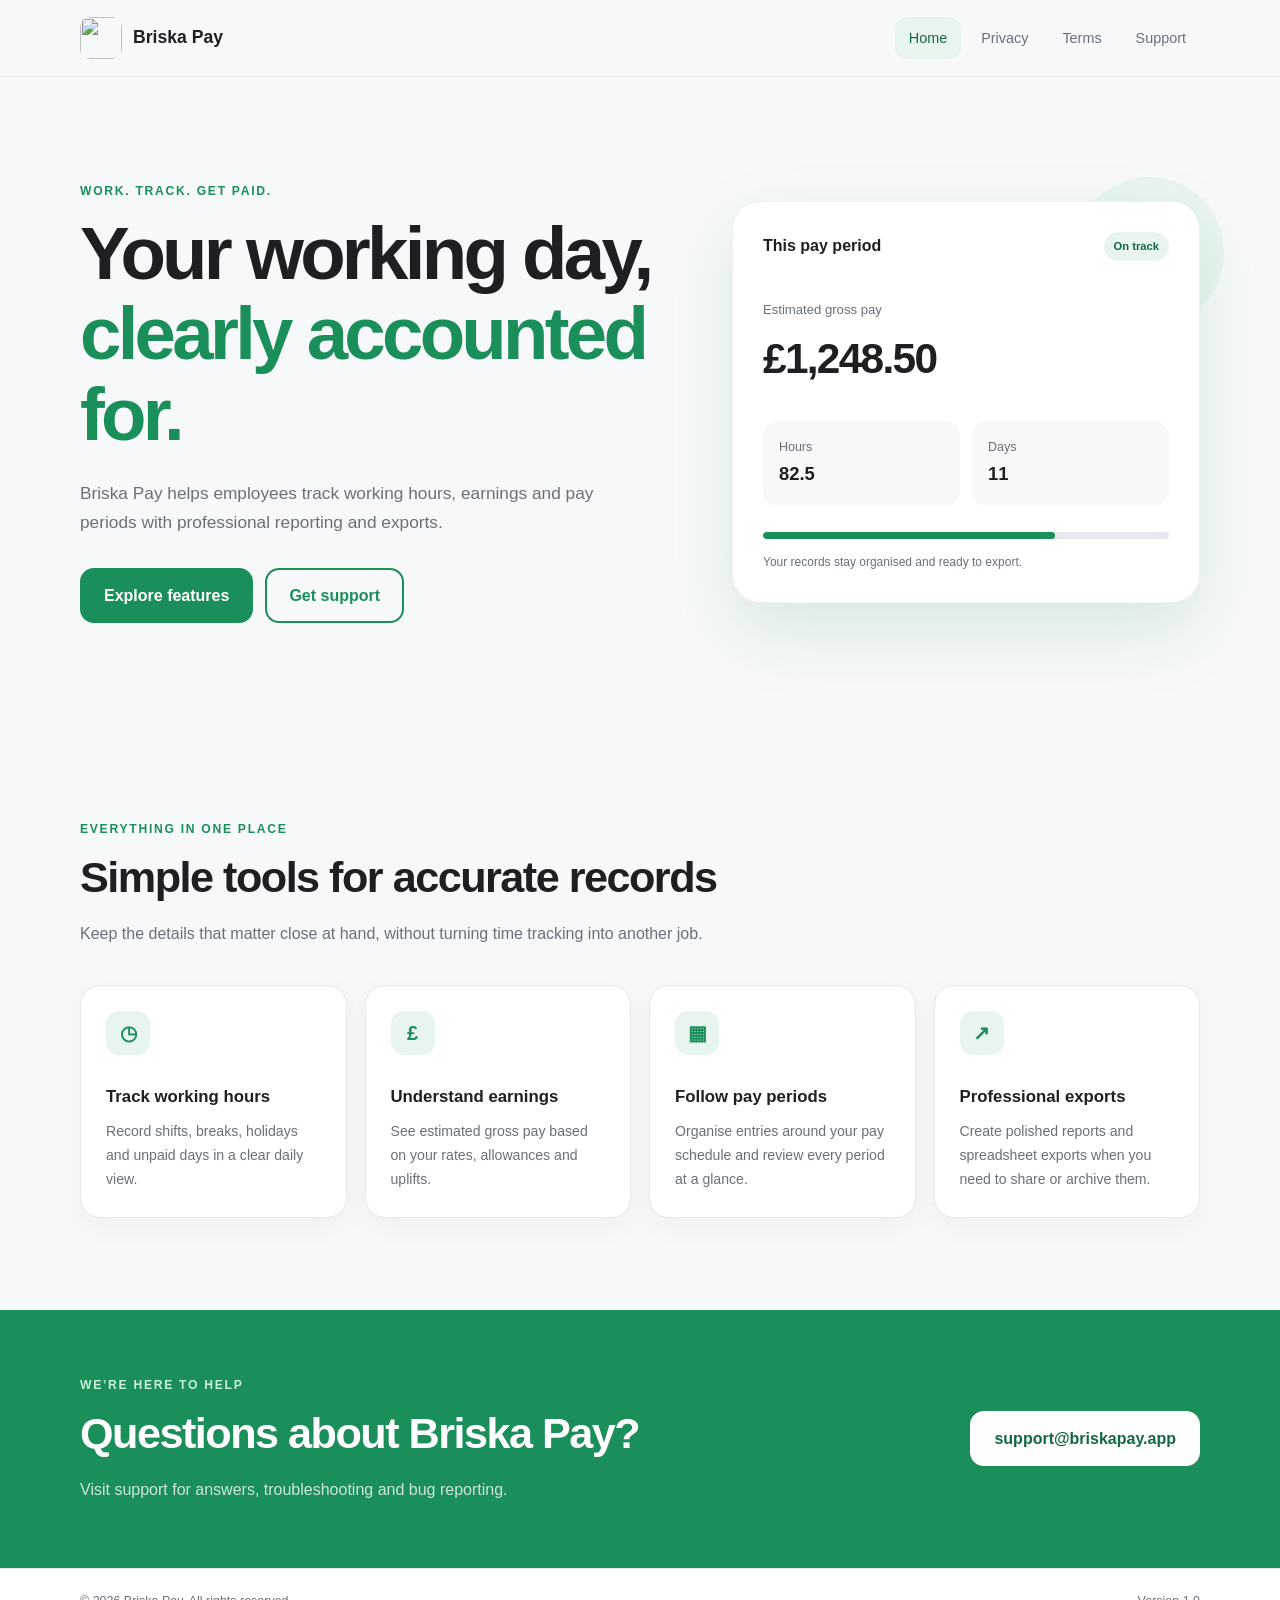
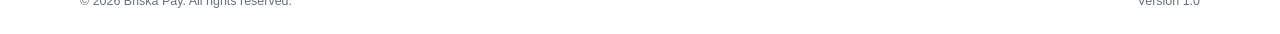
==== index.html @ 8bffb8f8 "Add Briska Pay website and legal pages" ====
<!doctype html>
<html lang="en">
<head>
  <meta charset="utf-8">
  <meta name="viewport" content="width=device-width, initial-scale=1">
  <meta name="description" content="Briska Pay helps employees track working hours, earnings and pay periods.">
  <title>Briska Pay — Work. Track. Get paid.</title>
  <link rel="icon" href="assets/branding/briska-icon.png">
  <link rel="stylesheet" href="styles.css">
</head>
<body>
  <header class="site-header">
    <nav class="nav container" aria-label="Main navigation">
      <a class="brand" href="index.html" aria-label="Briska Pay home">
        <img src="assets/branding/briska-icon.svg" alt="" width="42" height="42">
        <span>Briska Pay</span>
      </a>
      <div class="nav-links">
        <a class="active" aria-current="page" href="index.html">Home</a>
        <a href="privacy.html">Privacy</a>
        <a href="terms.html">Terms</a>
        <a href="support.html">Support</a>
      </div>
    </nav>
  </header>

  <main>
    <section class="hero container">
      <div class="hero-copy">
        <span class="eyebrow">Work. Track. Get paid.</span>
        <h1>Your working day,<br><span>clearly accounted for.</span></h1>
        <p class="lead">Briska Pay helps employees track working hours, earnings and pay periods with professional reporting and exports.</p>
        <div class="actions">
          <a class="button" href="#features">Explore features</a>
          <a class="button secondary" href="support.html">Get support</a>
        </div>
      </div>
      <div class="hero-card" aria-label="Briska Pay summary preview">
        <div class="preview-head"><span>This pay period</span><span class="status">On track</span></div>
        <p class="preview-label">Estimated gross pay</p>
        <p class="preview-value">£1,248.50</p>
        <div class="preview-grid">
          <div><span>Hours</span><strong>82.5</strong></div>
          <div><span>Days</span><strong>11</strong></div>
        </div>
        <div class="progress"><span></span></div>
        <p class="preview-note">Your records stay organised and ready to export.</p>
      </div>
    </section>

    <section class="section container" id="features">
      <div class="section-heading">
        <span class="eyebrow">Everything in one place</span>
        <h2>Simple tools for accurate records</h2>
        <p>Keep the details that matter close at hand, without turning time tracking into another job.</p>
      </div>
      <div class="card-grid">
        <article class="card"><span class="feature-icon" aria-hidden="true">◷</span><h3>Track working hours</h3><p>Record shifts, breaks, holidays and unpaid days in a clear daily view.</p></article>
        <article class="card"><span class="feature-icon" aria-hidden="true">£</span><h3>Understand earnings</h3><p>See estimated gross pay based on your rates, allowances and uplifts.</p></article>
        <article class="card"><span class="feature-icon" aria-hidden="true">▦</span><h3>Follow pay periods</h3><p>Organise entries around your pay schedule and review every period at a glance.</p></article>
        <article class="card"><span class="feature-icon" aria-hidden="true">↗</span><h3>Professional exports</h3><p>Create polished reports and spreadsheet exports when you need to share or archive them.</p></article>
      </div>
    </section>

    <section class="contact-wrap">
      <div class="contact container">
        <div><span class="eyebrow light">We’re here to help</span><h2>Questions about Briska Pay?</h2><p>Visit support for answers, troubleshooting and bug reporting.</p></div>
        <a class="button light-button" href="mailto:support@briskapay.app">support@briskapay.app</a>
      </div>
    </section>
  </main>

  <footer class="footer"><div class="container footer-inner"><p>© 2026 Briska Pay. All rights reserved.</p><p>Version 1.0</p></div></footer>
</body>
</html>
---- styles.css ----
@font-face{font-family:Poppins;src:url('assets/fonts/Poppins-Regular.ttf') format('truetype');font-weight:400;font-display:swap}@font-face{font-family:Poppins;src:url('assets/fonts/Poppins-Medium.ttf') format('truetype');font-weight:500;font-display:swap}@font-face{font-family:Poppins;src:url('assets/fonts/Poppins-SemiBold.ttf') format('truetype');font-weight:600;font-display:swap}@font-face{font-family:Poppins;src:url('assets/fonts/Poppins-Bold.ttf') format('truetype');font-weight:700;font-display:swap}
:root{--green:#1b8f5a;--green-dark:#116842;--green-soft:#e8f5ee;--ink:#1d1f23;--muted:#69707a;--line:#e7e8eb;--bg:#f7f8fa;--white:#fff;--shadow:0 16px 44px rgba(29,31,35,.08);--radius:20px}*{box-sizing:border-box}html{scroll-behavior:smooth}body{margin:0;background:var(--bg);color:var(--ink);font-family:Poppins,Arial,sans-serif;line-height:1.7}a{color:var(--green-dark)}img{display:block}.container{width:min(1120px,calc(100% - 40px));margin-inline:auto}.site-header{position:sticky;top:0;z-index:10;background:rgba(247,248,250,.94);border-bottom:1px solid rgba(231,232,235,.85);backdrop-filter:blur(12px)}.nav{min-height:76px;display:flex;align-items:center;justify-content:space-between;gap:24px}.brand{display:flex;align-items:center;gap:11px;color:var(--ink);font-size:1.1rem;font-weight:700;text-decoration:none}.brand img{border-radius:10px}.nav-links{display:flex;align-items:center;gap:6px}.nav-links a{padding:9px 14px;border-radius:12px;color:var(--muted);font-size:.9rem;font-weight:500;text-decoration:none}.nav-links a:hover,.nav-links a.active{background:var(--green-soft);color:var(--green-dark)}.hero{min-height:650px;display:grid;grid-template-columns:1.1fr .9fr;align-items:center;gap:80px;padding-block:80px}.eyebrow{display:block;margin-bottom:12px;color:var(--green);font-size:.76rem;font-weight:700;letter-spacing:.14em;text-transform:uppercase}.hero h1,.page-heading h1{max-width:800px;margin:0;font-size:clamp(2.6rem,6vw,4.65rem);line-height:1.08;letter-spacing:-.05em}.hero h1 span{color:var(--green)}.lead{max-width:650px;margin:24px 0;color:var(--muted);font-size:1.08rem}.actions{display:flex;gap:12px;margin-top:30px}.button{display:inline-flex;min-height:52px;align-items:center;justify-content:center;padding:12px 22px;border:2px solid var(--green);border-radius:14px;background:var(--green);color:#fff;font-weight:600;text-decoration:none;transition:.2s}.button:hover{background:var(--green-dark);border-color:var(--green-dark);transform:translateY(-1px)}.button.secondary{background:transparent;color:var(--green)}.hero-card{position:relative;padding:30px;border:1px solid #eef0f1;border-radius:28px;background:var(--white);box-shadow:0 28px 70px rgba(27,143,90,.14)}.hero-card:before{position:absolute;inset:-25px -25px auto auto;z-index:-1;width:150px;height:150px;border-radius:50%;background:var(--green-soft);content:""}.preview-head{display:flex;justify-content:space-between;font-weight:600}.status{padding:5px 10px;border-radius:20px;background:var(--green-soft);color:var(--green-dark);font-size:.7rem}.preview-label{margin:38px 0 2px;color:var(--muted);font-size:.82rem}.preview-value{margin:0;font-size:2.65rem;font-weight:700;letter-spacing:-.04em}.preview-grid{display:grid;grid-template-columns:1fr 1fr;gap:12px;margin:26px 0}.preview-grid div{display:flex;flex-direction:column;padding:16px;border-radius:15px;background:var(--bg)}.preview-grid span{color:var(--muted);font-size:.78rem}.preview-grid strong{font-size:1.15rem}.progress{height:7px;overflow:hidden;border-radius:20px;background:var(--line)}.progress span{display:block;width:72%;height:100%;border-radius:inherit;background:var(--green)}.preview-note{margin:13px 0 0;color:var(--muted);font-size:.75rem}.section{padding-block:92px}.section-heading{max-width:680px;margin-bottom:38px}.section-heading h2,.contact h2,.bug-card h2{margin:0;font-size:clamp(1.8rem,4vw,2.7rem);line-height:1.2;letter-spacing:-.035em}.section-heading p{color:var(--muted)}.card-grid{display:grid;grid-template-columns:repeat(4,1fr);gap:18px}.card{padding:25px;border:1px solid var(--line);border-radius:var(--radius);background:var(--white);box-shadow:0 8px 30px rgba(29,31,35,.04)}.feature-icon{display:flex;width:44px;height:44px;align-items:center;justify-content:center;margin-bottom:28px;border-radius:13px;background:var(--green-soft);color:var(--green);font-size:1.25rem;font-weight:700}.card h3{margin:0 0 9px;font-size:1.05rem}.card p{margin:0;color:var(--muted);font-size:.88rem}.contact-wrap{background:var(--green)}.contact{display:flex;align-items:center;justify-content:space-between;gap:40px;padding-block:65px;color:#fff}.contact p{margin-bottom:0;color:rgba(255,255,255,.78)}.eyebrow.light{color:#c7f1dc}.light-button{flex:none;border-color:#fff;background:#fff;color:var(--green-dark)}.light-button:hover{border-color:var(--bg);background:var(--bg);color:var(--green-dark)}.footer{border-top:1px solid var(--line);background:var(--white);color:var(--muted);font-size:.78rem}.footer-inner{display:flex;justify-content:space-between;padding-block:22px}.footer p{margin:0}.page-heading{padding:75px 0 48px}.page-heading p{max-width:680px;color:var(--muted)}.legal{padding-bottom:90px}.legal-layout{display:grid;grid-template-columns:220px 1fr;align-items:start;gap:30px}.legal-nav{position:sticky;top:106px;display:flex;flex-direction:column;gap:7px;padding:20px}.legal-nav strong{margin-bottom:8px}.legal-nav a{color:var(--muted);font-size:.78rem;text-decoration:none}.legal-nav a:hover{color:var(--green)}.legal-card{padding:clamp(25px,5vw,56px);border:1px solid var(--line);border-radius:var(--radius);background:#fff;box-shadow:var(--shadow)}.legal-card.single{max-width:880px;margin:auto}.legal-card>p:first-child{margin-top:0;font-size:1.05rem}.legal-card section{scroll-margin-top:100px;padding-top:24px}.legal-card h2{margin:0 0 8px;font-size:1.35rem}.legal-card p{color:#4f555d}.support-hero{background:linear-gradient(180deg,var(--green-soft),var(--bg))}.support-hero .page-heading{text-align:center}.support-hero .page-heading p{margin:15px auto 28px}.faq-grid{display:grid;grid-template-columns:1fr 1fr;gap:16px}details{padding:20px 22px;border:1px solid var(--line);border-radius:16px;background:#fff}summary{cursor:pointer;font-weight:600}details p{margin-bottom:0;color:var(--muted);font-size:.9rem}.muted{background:#eff2f1}.steps{display:grid;grid-template-columns:1fr 1fr;gap:18px}.steps article{display:flex;gap:17px;padding:22px;border-radius:var(--radius);background:#fff}.steps article>span{display:flex;flex:0 0 38px;height:38px;align-items:center;justify-content:center;border-radius:50%;background:var(--green);color:#fff;font-weight:700}.steps h3{margin:2px 0 5px;font-size:1rem}.steps p{margin:0;color:var(--muted);font-size:.85rem}.bug-card{display:flex;align-items:center;justify-content:space-between;gap:55px;padding:42px;border-radius:26px;background:var(--green-dark);color:#fff}.bug-card p{max-width:750px;margin-bottom:0;color:rgba(255,255,255,.78)}.contact-line{text-align:center;margin:35px 0 0;color:var(--muted)}
@media(max-width:860px){.hero{grid-template-columns:1fr;gap:45px}.card-grid{grid-template-columns:1fr 1fr}.legal-layout{grid-template-columns:1fr}.legal-nav{display:none}.contact,.bug-card{align-items:flex-start;flex-direction:column}.hero-card{max-width:560px}.faq-grid,.steps{grid-template-columns:1fr}}
@media(max-width:600px){.container{width:min(100% - 28px,1120px)}.site-header{position:relative}.nav{align-items:flex-start;flex-direction:column;padding-block:14px;gap:10px}.nav-links{width:100%;overflow-x:auto;padding-bottom:2px}.nav-links a{padding:8px 11px;white-space:nowrap}.hero{min-height:0;padding-block:58px}.hero h1,.page-heading h1{font-size:2.55rem}.actions{align-items:stretch;flex-direction:column}.hero-card{padding:22px}.preview-value{font-size:2.2rem}.section{padding-block:68px}.card-grid{grid-template-columns:1fr}.contact{padding-block:50px}.light-button{width:100%;font-size:.85rem}.footer-inner{align-items:flex-start;flex-direction:column;gap:5px}.page-heading{padding:55px 0 35px}.legal{padding-bottom:60px}.legal-card{padding:24px 20px}.bug-card{padding:28px 22px}}
@media(prefers-reduced-motion:reduce){html{scroll-behavior:auto}.button{transition:none}}
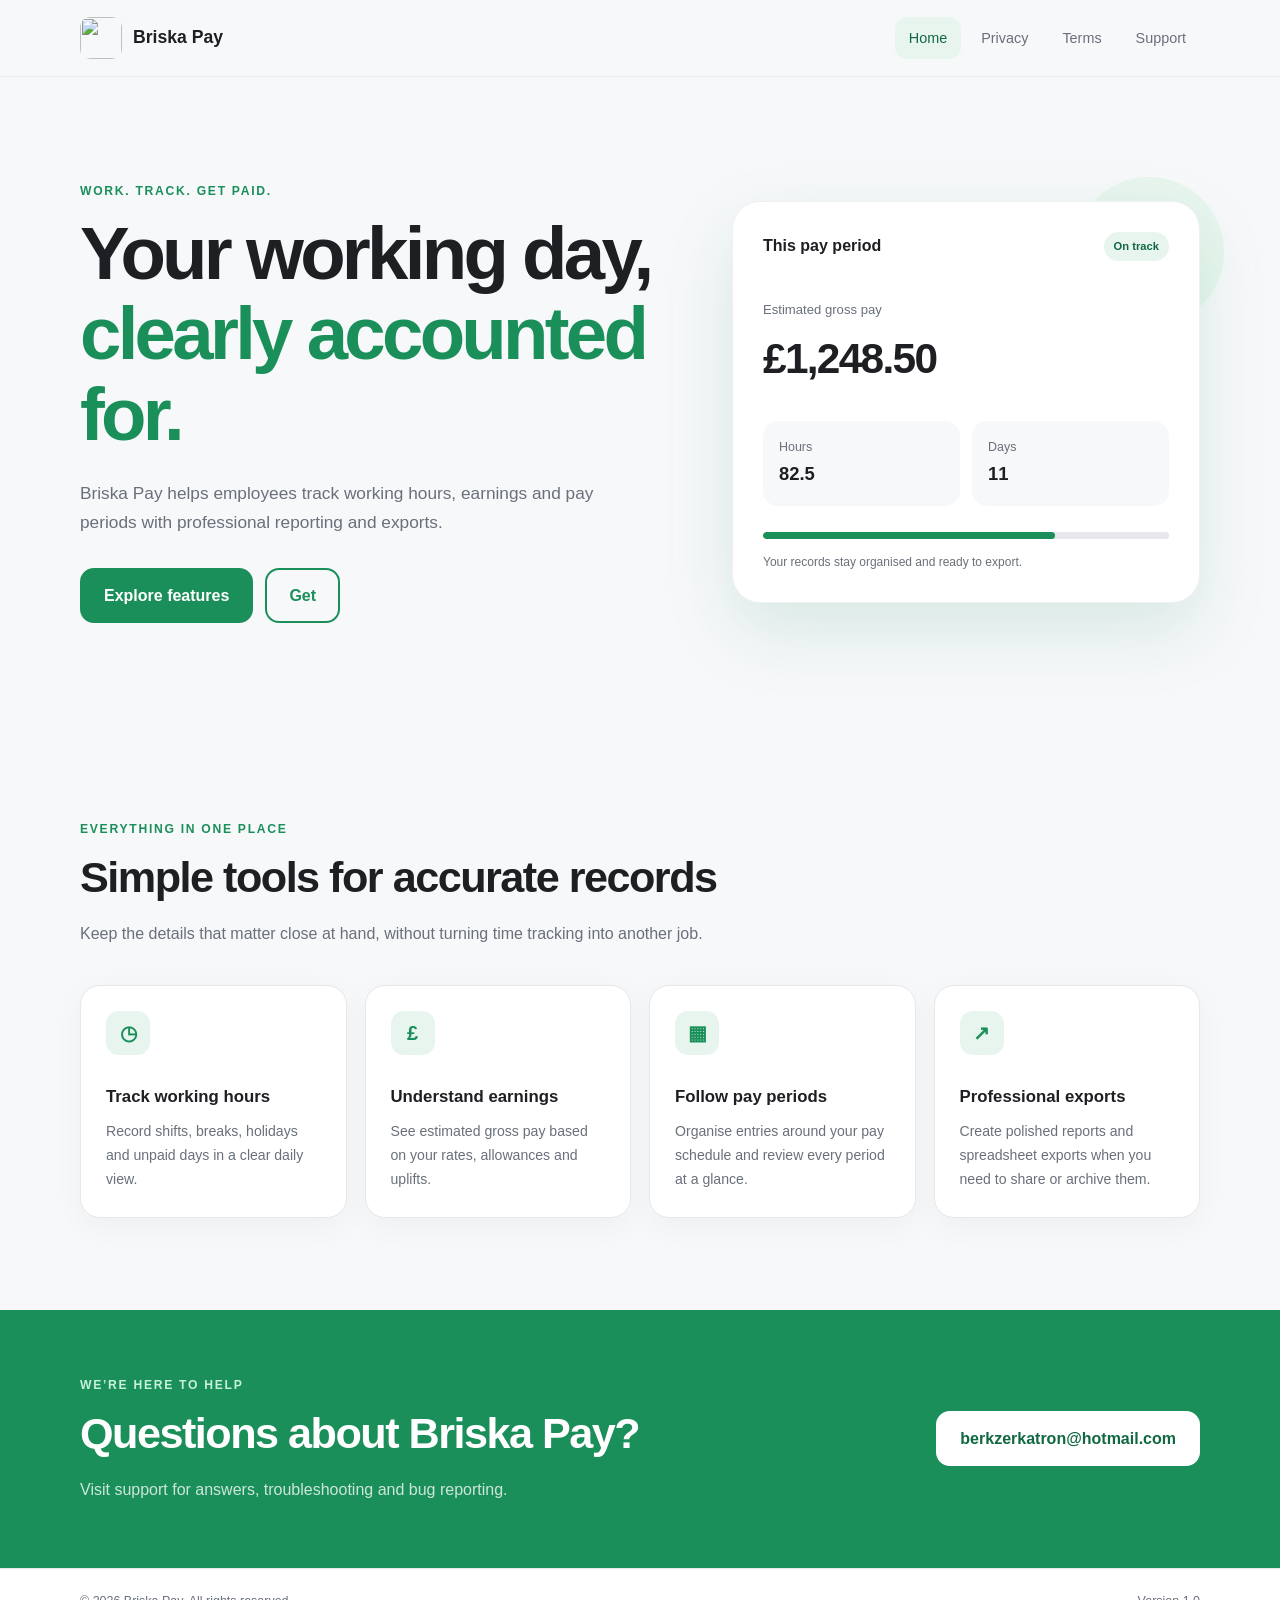
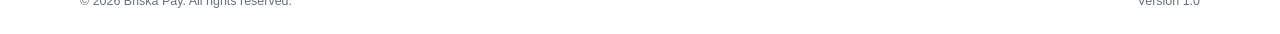
==== commit e3f2a3d6: "Update index.html" ====
--- a/index.html
+++ b/index.html
@@ -32,7 +32,7 @@
         <p class="lead">Briska Pay helps employees track working hours, earnings and pay periods with professional reporting and exports.</p>
         <div class="actions">
           <a class="button" href="#features">Explore features</a>
-          <a class="button secondary" href="support.html">Get support</a>
+          <a class="button secondary" href=".html">Get </a>
         </div>
       </div>
       <div class="hero-card" aria-label="Briska Pay summary preview">
@@ -65,7 +65,7 @@
     <section class="contact-wrap">
       <div class="contact container">
         <div><span class="eyebrow light">We’re here to help</span><h2>Questions about Briska Pay?</h2><p>Visit support for answers, troubleshooting and bug reporting.</p></div>
-        <a class="button light-button" href="mailto:support@briskapay.app">support@briskapay.app</a>
+        <a class="button light-button" href="mailto:berkzerkatron@hotmail.com">berkzerkatron@hotmail.com</a>
       </div>
     </section>
   </main>
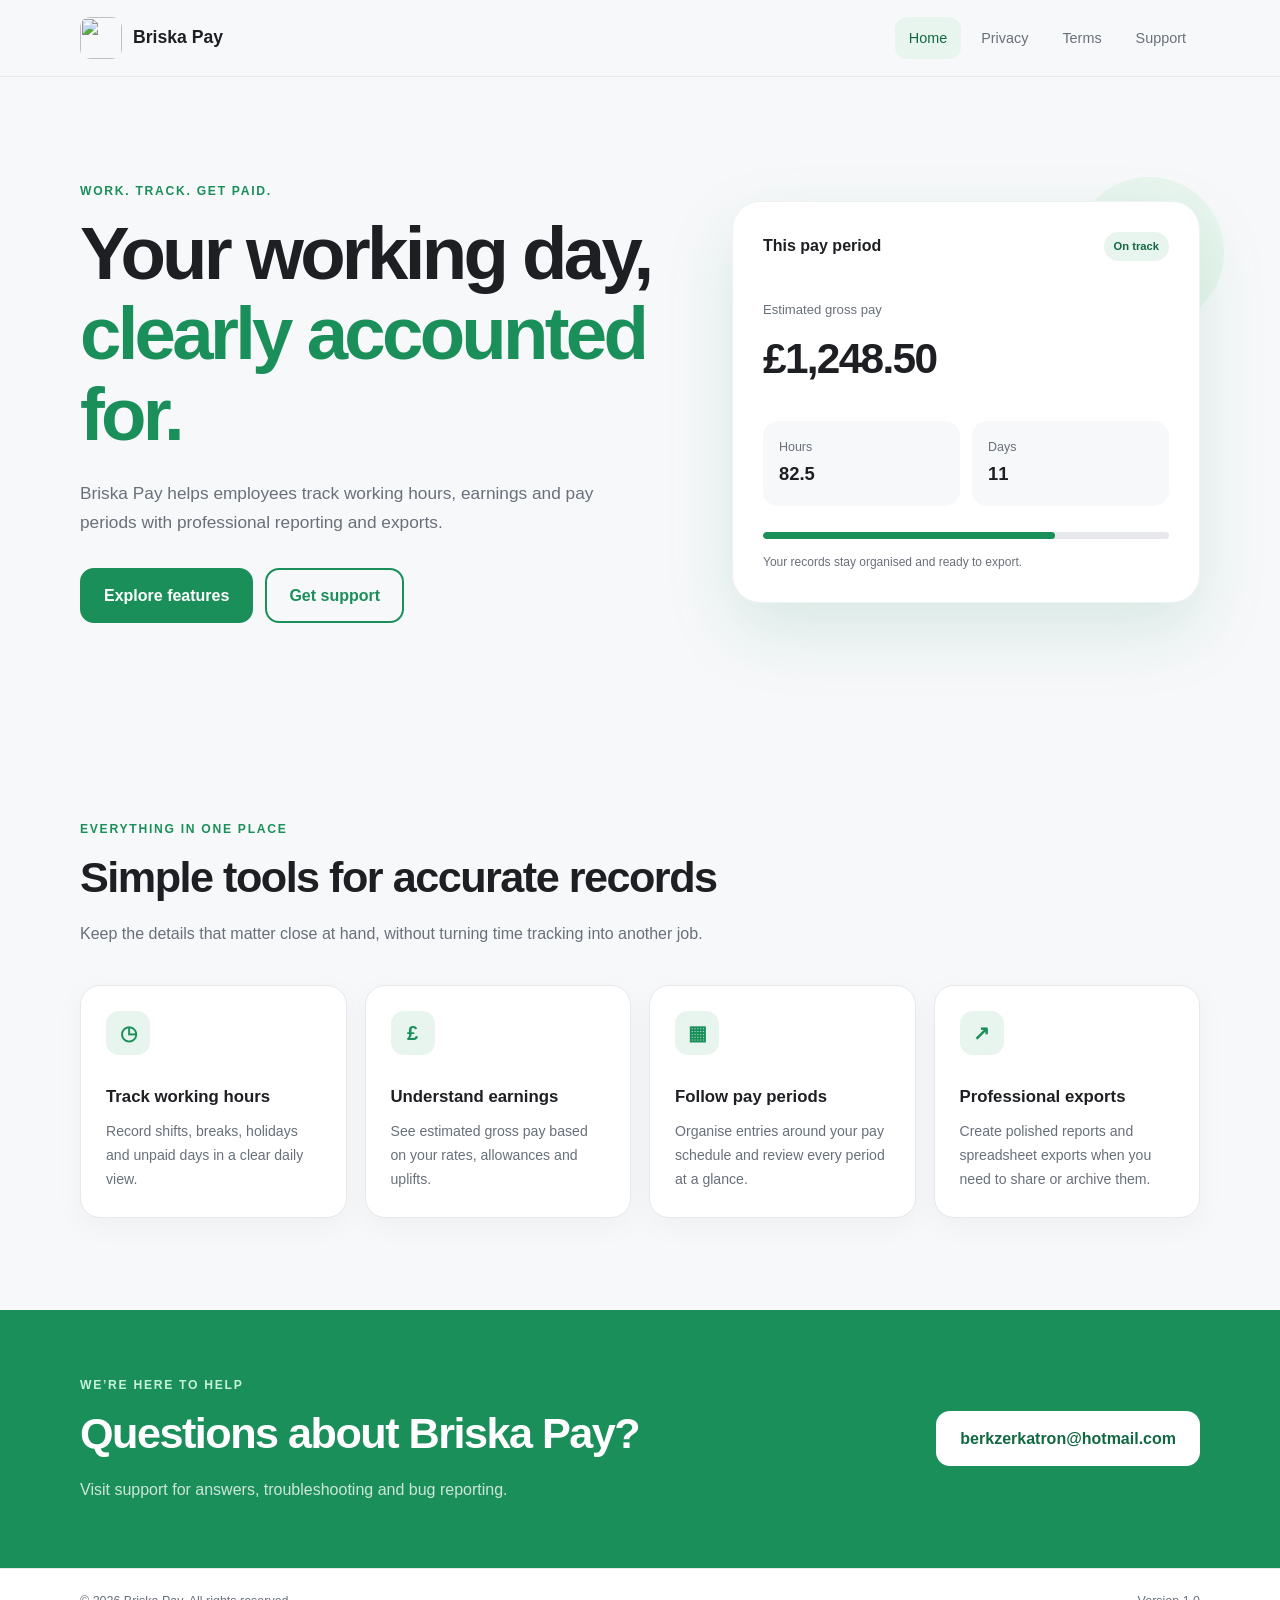
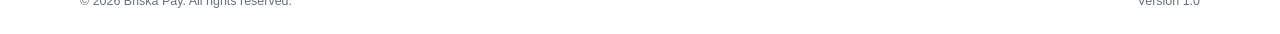
==== commit 6011c450: "Update Briska Pay privacy and support disclosures" ====
--- a/index.html
+++ b/index.html
@@ -32,7 +32,7 @@
         <p class="lead">Briska Pay helps employees track working hours, earnings and pay periods with professional reporting and exports.</p>
         <div class="actions">
           <a class="button" href="#features">Explore features</a>
-          <a class="button secondary" href=".html">Get </a>
+          <a class="button secondary" href="support.html">Get support</a>
         </div>
       </div>
       <div class="hero-card" aria-label="Briska Pay summary preview">
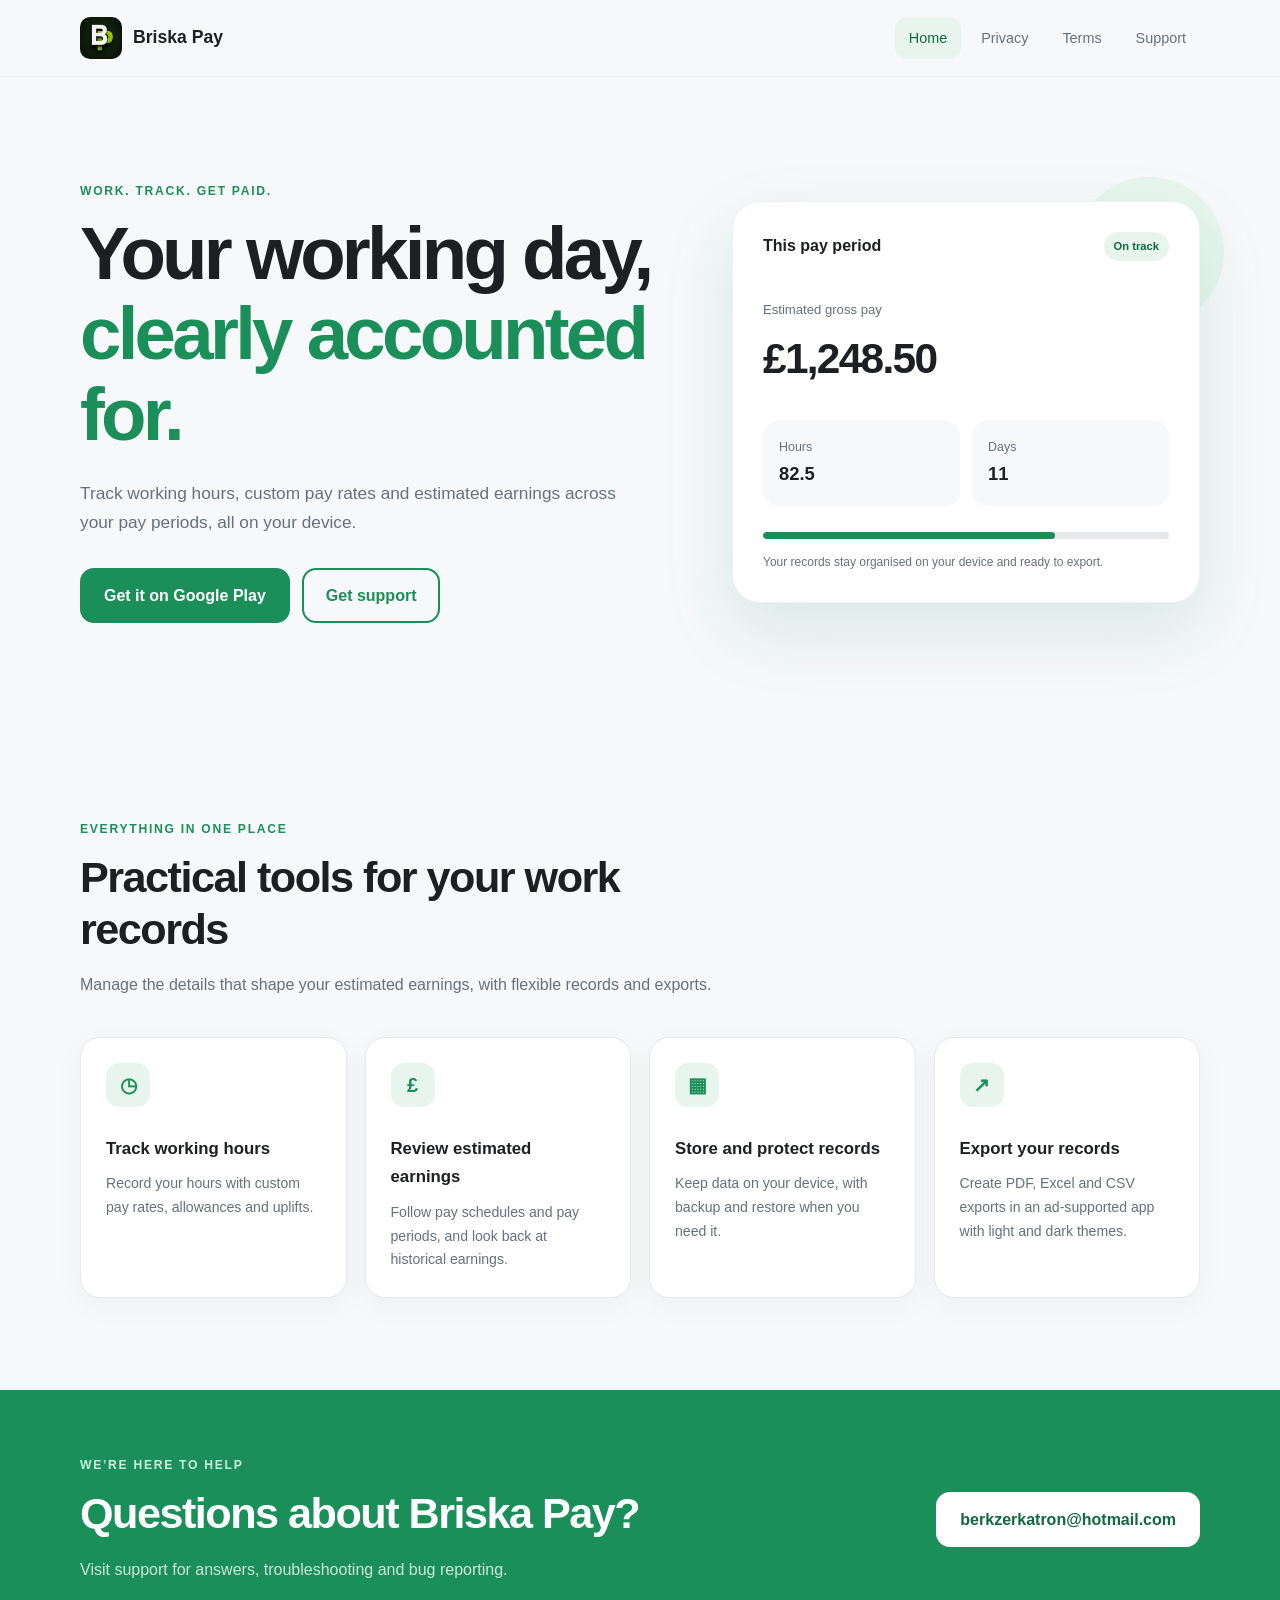
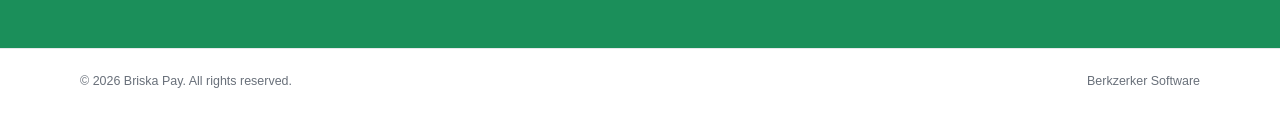
==== commit 1e5aea12: "Update Briska Pay website for production launch" ====
--- a/index.html
+++ b/index.html
@@ -3,16 +3,16 @@
 <head>
   <meta charset="utf-8">
   <meta name="viewport" content="width=device-width, initial-scale=1">
-  <meta name="description" content="Briska Pay helps employees track working hours, earnings and pay periods.">
+  <meta name="description" content="Briska Pay helps employees track working hours, estimated earnings and pay periods on their device.">
   <title>Briska Pay — Work. Track. Get paid.</title>
-  <link rel="icon" href="assets/branding/briska-icon.png">
+  <link rel="icon" href="assets/branding/LogoFinal.png">
   <link rel="stylesheet" href="styles.css">
 </head>
 <body>
   <header class="site-header">
     <nav class="nav container" aria-label="Main navigation">
       <a class="brand" href="index.html" aria-label="Briska Pay home">
-        <img src="assets/branding/briska-icon.svg" alt="" width="42" height="42">
+        <img src="assets/branding/LogoFinal.png" alt="" width="42" height="42">
         <span>Briska Pay</span>
       </a>
       <div class="nav-links">
@@ -29,9 +29,9 @@
       <div class="hero-copy">
         <span class="eyebrow">Work. Track. Get paid.</span>
         <h1>Your working day,<br><span>clearly accounted for.</span></h1>
-        <p class="lead">Briska Pay helps employees track working hours, earnings and pay periods with professional reporting and exports.</p>
+        <p class="lead">Track working hours, custom pay rates and estimated earnings across your pay periods, all on your device.</p>
         <div class="actions">
-          <a class="button" href="#features">Explore features</a>
+          <a class="button" href="https://play.google.com/store/apps/details?id=com.berkzerker.briska">Get it on Google Play</a>
           <a class="button secondary" href="support.html">Get support</a>
         </div>
       </div>
@@ -44,21 +44,21 @@
           <div><span>Days</span><strong>11</strong></div>
         </div>
         <div class="progress"><span></span></div>
-        <p class="preview-note">Your records stay organised and ready to export.</p>
+        <p class="preview-note">Your records stay organised on your device and ready to export.</p>
       </div>
     </section>
 
     <section class="section container" id="features">
       <div class="section-heading">
         <span class="eyebrow">Everything in one place</span>
-        <h2>Simple tools for accurate records</h2>
-        <p>Keep the details that matter close at hand, without turning time tracking into another job.</p>
+        <h2>Practical tools for your work records</h2>
+        <p>Manage the details that shape your estimated earnings, with flexible records and exports.</p>
       </div>
       <div class="card-grid">
-        <article class="card"><span class="feature-icon" aria-hidden="true">◷</span><h3>Track working hours</h3><p>Record shifts, breaks, holidays and unpaid days in a clear daily view.</p></article>
-        <article class="card"><span class="feature-icon" aria-hidden="true">£</span><h3>Understand earnings</h3><p>See estimated gross pay based on your rates, allowances and uplifts.</p></article>
-        <article class="card"><span class="feature-icon" aria-hidden="true">▦</span><h3>Follow pay periods</h3><p>Organise entries around your pay schedule and review every period at a glance.</p></article>
-        <article class="card"><span class="feature-icon" aria-hidden="true">↗</span><h3>Professional exports</h3><p>Create polished reports and spreadsheet exports when you need to share or archive them.</p></article>
+        <article class="card"><span class="feature-icon" aria-hidden="true">◷</span><h3>Track working hours</h3><p>Record your hours with custom pay rates, allowances and uplifts.</p></article>
+        <article class="card"><span class="feature-icon" aria-hidden="true">£</span><h3>Review estimated earnings</h3><p>Follow pay schedules and pay periods, and look back at historical earnings.</p></article>
+        <article class="card"><span class="feature-icon" aria-hidden="true">▦</span><h3>Store and protect records</h3><p>Keep data on your device, with backup and restore when you need it.</p></article>
+        <article class="card"><span class="feature-icon" aria-hidden="true">↗</span><h3>Export your records</h3><p>Create PDF, Excel and CSV exports in an ad-supported app with light and dark themes.</p></article>
       </div>
     </section>
 
@@ -70,6 +70,6 @@
     </section>
   </main>
 
-  <footer class="footer"><div class="container footer-inner"><p>© 2026 Briska Pay. All rights reserved.</p><p>Version 1.0</p></div></footer>
+  <footer class="footer"><div class="container footer-inner"><p>© 2026 Briska Pay. All rights reserved.</p><p>Berkzerker Software</p></div></footer>
 </body>
 </html>
